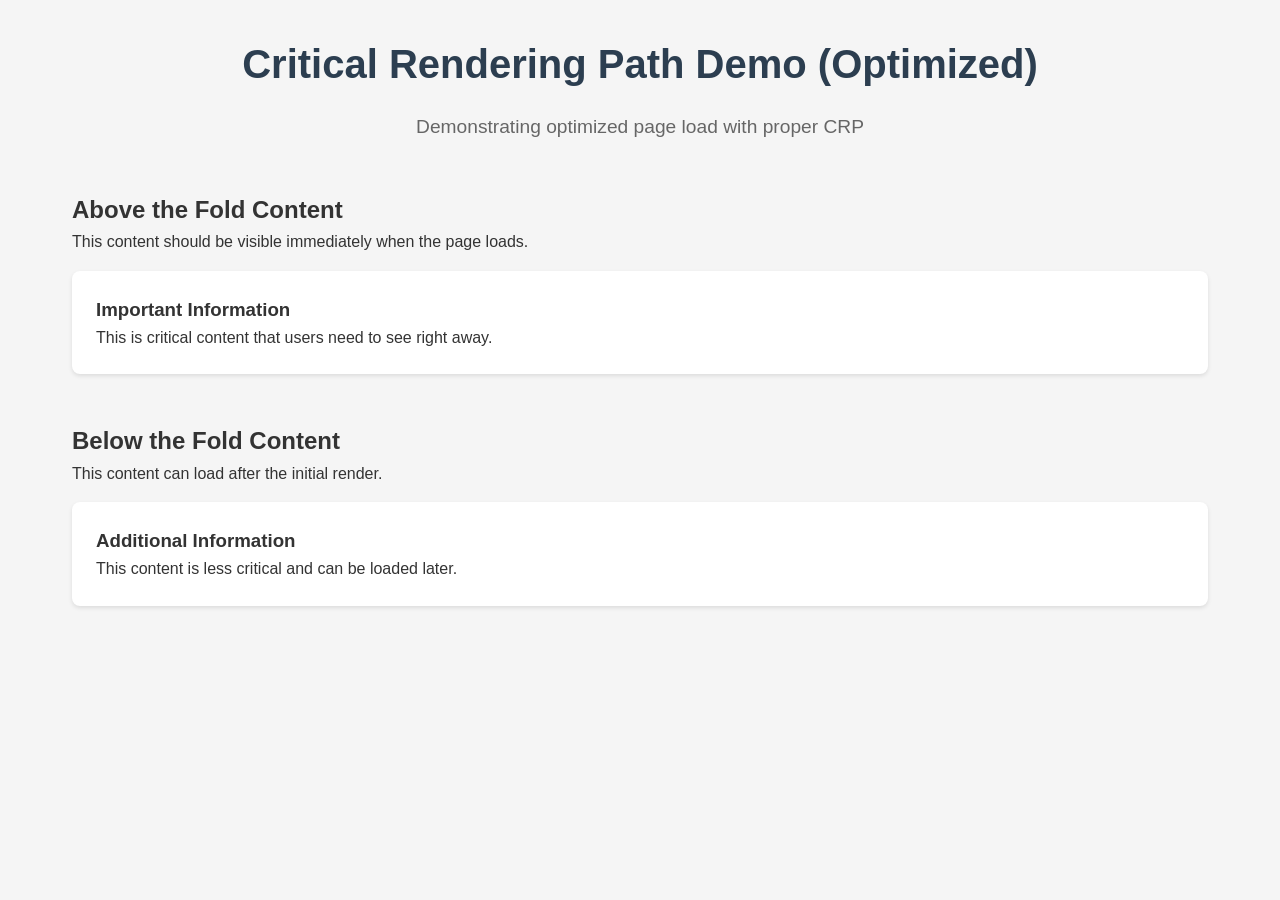
==== optimized.html @ 5ae62066 "Add Example 1:  Inline Critical CSS" ====
<!DOCTYPE html>
<html lang="en">

<head>
  <meta charset="UTF-8">
  <meta name="viewport" content="width=device-width,initial-scale=1.0">
  <title>Critical Rendering Path Demo (Optimized)</title>
  <!-- Inline critical CSS -->
  <style>
    /* Critical CSS that's needed for above-the-fold content */
    * {
      margin: 0;
      padding: 0;
      box-sizing: border-box;
    }

    body {
      font-family: -apple-system, BlinkMacSystemFont, 'Segoe UI', Roboto, Oxygen, Ubuntu, Cantarell, sans-serif;
      line-height: 1.6;
      color: #333;
      background-color: #f5f5f5;
    }

    .container {
      max-width: 1200px;
      margin: 0 auto;
      padding: 2rem;
    }

    header {
      text-align: center;
      margin-bottom: 3rem;
    }

    h1 {
      font-size: 2.5rem;
      color: #2c3e50;
      margin-bottom: 1rem;
    }

    .subtitle {
      font-size: 1.2rem;
      color: #666;
    }

    .content {
      margin-bottom: 3rem;
    }

    .card {
      background: white;
      border-radius: 8px;
      padding: 1.5rem;
      box-shadow: 0 2px 4px rgba(0, 0, 0, 0.1);
      margin: 1rem 0;
    }
  </style>
  <!-- Load non-critical CSS asynchronously -->
  <link rel="preload" href="styles.css" as="style" onload="this.onload=null;this.rel='stylesheet'">
  <noscript>
    <link rel="stylesheet" href="styles.css">
  </noscript>
</head>

<body>
  <div class="container">
    <header>
      <h1>Critical Rendering Path Demo (Optimized)</h1>
      <p class="subtitle">Demonstrating optimized page load with proper CRP</p>
    </header>

    <main>
      <section class="content">
        <h2>Above the Fold Content</h2>
        <p>This content should be visible immediately when the page loads.</p>
        <div class="card">
          <h3>Important Information</h3>
          <p>This is critical content that users need to see right away.</p>
        </div>
      </section>

      <section class="content">
        <h2>Below the Fold Content</h2>
        <p>This content can load after the initial render.</p>
        <div class="card">
          <h3>Additional Information</h3>
          <p>This content is less critical and can be loaded later.</p>
        </div>
      </section>
    </main>
  </div>
</body>

</html>
---- styles.css ----
/* Base styles */
* {
  margin: 0;
  padding: 0;
  box-sizing: border-box;
}

body {
  font-family: -apple-system, BlinkMacSystemFont, "Segoe UI", Roboto, Oxygen,
    Ubuntu, Cantarell, sans-serif;
  line-height: 1.6;
  color: #333;
  background-color: #f5f5f5;
}

.container {
  max-width: 1200px;
  margin: 0 auto;
  padding: 2rem;
}

header {
  text-align: center;
  margin-bottom: 3rem;
}

h1 {
  font-size: 2.5rem;
  color: #2c3e50;
  margin-bottom: 1rem;
}

.subtitle {
  font-size: 1.2rem;
  color: #666;
}

.content {
  margin-bottom: 3rem;
}

.card {
  background: white;
  border-radius: 8px;
  padding: 1.5rem;
  box-shadow: 0 2px 4px rgba(0, 0, 0, 0.1);
  margin: 1rem 0;
}

/* Generate a large number of unused styles to simulate a large stylesheet */
/* These styles will never be used but will make the stylesheet larger */
.unused-1 {
  color: #000;
}
.unused-2 {
  color: #111;
}
.unused-3 {
  color: #222;
}
.unused-4 {
  color: #333;
}
.unused-5 {
  color: #444;
}
.unused-6 {
  color: #555;
}
.unused-7 {
  color: #666;
}
.unused-8 {
  color: #777;
}
.unused-9 {
  color: #888;
}
.unused-10 {
  color: #999;
}
/* ... and so on for many more unused styles ... */

/* Add more unused styles to make the file larger */
@media (min-width: 768px) {
  .unused-1 {
    color: #000;
  }
  .unused-2 {
    color: #111;
  }
  .unused-3 {
    color: #222;
  }
  /* ... more unused styles ... */
}

@media (min-width: 1024px) {
  .unused-1 {
    color: #000;
  }
  .unused-2 {
    color: #111;
  }
  .unused-3 {
    color: #222;
  }
  /* ... more unused styles ... */
}

/* Add many more media queries with unused styles */
@media (min-width: 1200px) {
  .unused-1 {
    color: #000;
  }
  .unused-2 {
    color: #111;
  }
  .unused-3 {
    color: #222;
  }
  /* ... more unused styles ... */
}

/* Add more unused styles with different selectors */
[data-theme="dark"] .unused-1 {
  color: #fff;
}
[data-theme="dark"] .unused-2 {
  color: #eee;
}
[data-theme="dark"] .unused-3 {
  color: #ddd;
}
/* ... more unused styles ... */

/* Add more unused styles with pseudo-classes */
.unused-1:hover {
  color: #000;
}
.unused-2:hover {
  color: #111;
}
.unused-3:hover {
  color: #222;
}
/* ... more unused styles ... */

/* Add more unused styles with pseudo-elements */
.unused-1::before {
  content: "";
}
.unused-2::before {
  content: "";
}
.unused-3::before {
  content: "";
}
/* ... more unused styles ... */

/* Add complex nested selectors */
.card:hover .card-title {
  transform: scale(1.05);
  transition: transform 0.3s ease;
}

.card:hover .card-content {
  opacity: 0.8;
  transition: opacity 0.3s ease;
}

/* Add more unused styles with complex selectors */
.unused-1:hover .unused-2 {
  color: #000;
  background: linear-gradient(to right, #000, #fff);
}

.unused-2:hover .unused-3 {
  color: #111;
  background: linear-gradient(to left, #111, #eee);
}

/* Add more media queries with complex styles */
@media (min-width: 768px) and (max-width: 1024px) {
  .unused-1 {
    color: #000;
    background: linear-gradient(45deg, #000, #fff);
    transform: rotate(5deg);
    transition: all 0.3s ease;
  }

  .unused-2 {
    color: #111;
    background: linear-gradient(-45deg, #111, #eee);
    transform: rotate(-5deg);
    transition: all 0.3s ease;
  }
}

/* Add more complex animations */
@keyframes spin {
  0% {
    transform: rotate(0deg);
  }
  100% {
    transform: rotate(360deg);
  }
}

@keyframes fade {
  0% {
    opacity: 0;
  }
  50% {
    opacity: 0.5;
  }
  100% {
    opacity: 1;
  }
}

/* Add more unused styles with animations */
.unused-1 {
  animation: spin 2s linear infinite;
}

.unused-2 {
  animation: fade 3s ease-in-out infinite;
}

/* Add more complex selectors with pseudo-elements */
.unused-1::before,
.unused-1::after {
  content: "";
  position: absolute;
  width: 100%;
  height: 100%;
  background: linear-gradient(45deg, #000, #fff);
  opacity: 0.5;
  transition: all 0.3s ease;
}

/* Add more unused styles with complex transforms */
.unused-2 {
  transform: perspective(1000px) rotateX(45deg) rotateY(45deg);
  transition: transform 0.5s ease;
}

/* Add more unused styles with complex filters */
.unused-3 {
  filter: blur(5px) brightness(1.2) contrast(1.5);
  transition: filter 0.3s ease;
}

/* Add more unused styles with complex backgrounds */
.unused-4 {
  background: linear-gradient(45deg, #000, #fff),
    radial-gradient(circle, #000, #fff),
    repeating-linear-gradient(45deg, #000, #fff 10px);
  background-blend-mode: multiply, screen, overlay;
}

/* Add more unused styles with complex box-shadows */
.unused-5 {
  box-shadow: 0 0 10px rgba(0, 0, 0, 0.5), 0 0 20px rgba(0, 0, 0, 0.3),
    0 0 30px rgba(0, 0, 0, 0.1);
}

/* Add more unused styles with complex text effects */
.unused-6 {
  text-shadow: 2px 2px 0 #000, 4px 4px 0 #111, 6px 6px 0 #222;
}

/* Add more unused styles with complex borders */
.unused-7 {
  border: 2px solid #000, 4px solid #111, 6px solid #222;
  border-radius: 10px;
}

/* Add more unused styles with complex transitions */
.unused-8 {
  transition: all 0.3s ease, transform 0.5s ease, opacity 0.7s ease,
    background 0.9s ease;
}

/* Add more unused styles with complex transforms */
.unused-9 {
  transform: translateX(10px) translateY(20px) rotate(45deg) scale(1.2)
    skew(10deg);
}

/* Add more unused styles with complex backgrounds */
.unused-10 {
  background: linear-gradient(45deg, #000, #fff),
    url("data:image/svg+xml,<svg>...</svg>"),
    radial-gradient(circle, #000, #fff);
  background-size: 100% 100%, 50% 50%, 200% 200%;
  background-position: center, top left, bottom right;
  background-repeat: no-repeat, repeat, repeat-x;
}

/* Add more unused styles with complex animations */
@keyframes complex {
  0% {
    transform: translateX(0) rotate(0);
    opacity: 1;
    background: #000;
  }
  25% {
    transform: translateX(100px) rotate(90deg);
    opacity: 0.5;
    background: #333;
  }
  50% {
    transform: translateX(0) rotate(180deg);
    opacity: 1;
    background: #666;
  }
  75% {
    transform: translateX(-100px) rotate(270deg);
    opacity: 0.5;
    background: #999;
  }
  100% {
    transform: translateX(0) rotate(360deg);
    opacity: 1;
    background: #fff;
  }
}

.unused-11 {
  animation: complex 5s ease-in-out infinite;
}

/* Add more unused styles with complex selectors and pseudo-classes */
.unused-12:hover:active:focus {
  color: #000;
  background: #fff;
  transform: scale(1.2);
  transition: all 0.3s ease;
}

/* Add more unused styles with complex media queries */
@media (min-width: 768px) and (max-width: 1024px) and (orientation: landscape) {
  .unused-13 {
    color: #000;
    background: #fff;
    transform: rotate(45deg);
    transition: all 0.3s ease;
  }
}

/* Add more unused styles with complex attribute selectors */
[data-theme="dark"][data-size="large"][data-variant="primary"] {
  color: #fff;
  background: #000;
  padding: 2rem;
  margin: 1rem;
  border-radius: 10px;
  box-shadow: 0 0 20px rgba(0, 0, 0, 0.5);
}

/* Add more unused styles with complex combinators */
.unused-14 > .unused-15 + .unused-16 ~ .unused-17 {
  color: #000;
  background: #fff;
  padding: 1rem;
  margin: 0.5rem;
  border: 1px solid #ccc;
}

/* Add more unused styles with complex pseudo-elements */
.unused-18::before,
.unused-18::after {
  content: "";
  position: absolute;
  width: 100%;
  height: 100%;
  background: linear-gradient(45deg, #000, #fff);
  opacity: 0.5;
  transition: all 0.3s ease;
  transform: rotate(45deg);
  filter: blur(5px);
  box-shadow: 0 0 10px rgba(0, 0, 0, 0.5);
}

/* Add more unused styles with complex transforms and transitions */
.unused-19 {
  transform: perspective(1000px) rotateX(45deg) rotateY(45deg) rotateZ(45deg)
    translateZ(100px) scale(1.2) skew(10deg, 20deg);
  transition: transform 0.5s ease, opacity 0.3s ease, background 0.7s ease,
    box-shadow 0.9s ease;
}

/* Add more unused styles with complex backgrounds and filters */
.unused-20 {
  background: linear-gradient(45deg, #000, #fff),
    radial-gradient(circle, #000, #fff),
    repeating-linear-gradient(45deg, #000, #fff 10px);
  background-blend-mode: multiply, screen, overlay;
  filter: blur(5px) brightness(1.2) contrast(1.5) grayscale(0.5)
    hue-rotate(45deg) invert(0.2) opacity(0.8) saturate(1.5) sepia(0.3);
}

/* Generate thousands of unused styles with different patterns */
/* Pattern 1: Complex gradients with different angles */
.unused-gradient-1 {
  background: linear-gradient(0deg, #000, #fff);
}
.unused-gradient-2 {
  background: linear-gradient(1deg, #000, #fff);
}
.unused-gradient-3 {
  background: linear-gradient(2deg, #000, #fff);
}
.unused-gradient-4 {
  background: linear-gradient(3deg, #000, #fff);
}
.unused-gradient-5 {
  background: linear-gradient(4deg, #000, #fff);
}
/* ... continue for all 360 degrees ... */

/* Pattern 2: Complex transforms with different values */
.unused-transform-1 {
  transform: rotate(1deg) scale(1.1);
}
.unused-transform-2 {
  transform: rotate(2deg) scale(1.2);
}
.unused-transform-3 {
  transform: rotate(3deg) scale(1.3);
}
.unused-transform-4 {
  transform: rotate(4deg) scale(1.4);
}
.unused-transform-5 {
  transform: rotate(5deg) scale(1.5);
}
/* ... continue for more combinations ... */

/* Pattern 3: Complex box-shadows with different values */
.unused-shadow-1 {
  box-shadow: 1px 1px 1px rgba(0, 0, 0, 0.1);
}
.unused-shadow-2 {
  box-shadow: 2px 2px 2px rgba(0, 0, 0, 0.2);
}
.unused-shadow-3 {
  box-shadow: 3px 3px 3px rgba(0, 0, 0, 0.3);
}
.unused-shadow-4 {
  box-shadow: 4px 4px 4px rgba(0, 0, 0, 0.4);
}
.unused-shadow-5 {
  box-shadow: 5px 5px 5px rgba(0, 0, 0, 0.5);
}
/* ... continue for more combinations ... */

/* Pattern 4: Complex filters with different values */
.unused-filter-1 {
  filter: blur(1px) brightness(1.1);
}
.unused-filter-2 {
  filter: blur(2px) brightness(1.2);
}
.unused-filter-3 {
  filter: blur(3px) brightness(1.3);
}
.unused-filter-4 {
  filter: blur(4px) brightness(1.4);
}
.unused-filter-5 {
  filter: blur(5px) brightness(1.5);
}
/* ... continue for more combinations ... */

/* Pattern 5: Complex animations with different durations */
@keyframes unused-anim-1 {
  0% {
    transform: translateX(0);
  }
  100% {
    transform: translateX(10px);
  }
}
@keyframes unused-anim-2 {
  0% {
    transform: translateX(0);
  }
  100% {
    transform: translateX(20px);
  }
}
@keyframes unused-anim-3 {
  0% {
    transform: translateX(0);
  }
  100% {
    transform: translateX(30px);
  }
}
/* ... continue for more animations ... */

/* Pattern 6: Complex media queries with different breakpoints */
@media (min-width: 100px) {
  .unused-mq-1 {
    color: #000;
  }
}
@media (min-width: 200px) {
  .unused-mq-2 {
    color: #111;
  }
}
@media (min-width: 300px) {
  .unused-mq-3 {
    color: #222;
  }
}
@media (min-width: 400px) {
  .unused-mq-4 {
    color: #333;
  }
}
@media (min-width: 500px) {
  .unused-mq-5 {
    color: #444;
  }
}
/* ... continue for more breakpoints ... */

/* Pattern 7: Complex pseudo-elements with different content */
.unused-pseudo-1::before {
  content: "1";
}
.unused-pseudo-2::before {
  content: "2";
}
.unused-pseudo-3::before {
  content: "3";
}
.unused-pseudo-4::before {
  content: "4";
}
.unused-pseudo-5::before {
  content: "5";
}
/* ... continue for more content ... */

/* Pattern 8: Complex transitions with different timings */
.unused-transition-1 {
  transition: all 0.1s ease;
}
.unused-transition-2 {
  transition: all 0.2s ease;
}
.unused-transition-3 {
  transition: all 0.3s ease;
}
.unused-transition-4 {
  transition: all 0.4s ease;
}
.unused-transition-5 {
  transition: all 0.5s ease;
}
/* ... continue for more timings ... */

/* Pattern 9: Complex backgrounds with different positions */
.unused-bg-1 {
  background-position: 0% 0%;
}
.unused-bg-2 {
  background-position: 10% 10%;
}
.unused-bg-3 {
  background-position: 20% 20%;
}
.unused-bg-4 {
  background-position: 30% 30%;
}
.unused-bg-5 {
  background-position: 40% 40%;
}
/* ... continue for more positions ... */

/* Pattern 10: Complex text effects with different values */
.unused-text-1 {
  text-shadow: 1px 1px 1px #000;
}
.unused-text-2 {
  text-shadow: 2px 2px 2px #111;
}
.unused-text-3 {
  text-shadow: 3px 3px 3px #222;
}
.unused-text-4 {
  text-shadow: 4px 4px 4px #333;
}
.unused-text-5 {
  text-shadow: 5px 5px 5px #444;
}
/* ... continue for more effects ... */

/* Pattern 11: Complex borders with different styles */
.unused-border-1 {
  border: 1px solid #000;
}
.unused-border-2 {
  border: 2px solid #111;
}
.unused-border-3 {
  border: 3px solid #222;
}
.unused-border-4 {
  border: 4px solid #333;
}
.unused-border-5 {
  border: 5px solid #444;
}
/* ... continue for more styles ... */

/* Pattern 12: Complex flexbox properties */
.unused-flex-1 {
  flex: 1 1 0%;
}
.unused-flex-2 {
  flex: 1 2 0%;
}
.unused-flex-3 {
  flex: 1 3 0%;
}
.unused-flex-4 {
  flex: 1 4 0%;
}
.unused-flex-5 {
  flex: 1 5 0%;
}
/* ... continue for more combinations ... */

/* Pattern 13: Complex grid properties */
.unused-grid-1 {
  grid-template-columns: repeat(1, 1fr);
}
.unused-grid-2 {
  grid-template-columns: repeat(2, 1fr);
}
.unused-grid-3 {
  grid-template-columns: repeat(3, 1fr);
}
.unused-grid-4 {
  grid-template-columns: repeat(4, 1fr);
}
.unused-grid-5 {
  grid-template-columns: repeat(5, 1fr);
}
/* ... continue for more combinations ... */

/* Pattern 14: Complex color combinations */
.unused-color-1 {
  color: rgb(0, 0, 0);
}
.unused-color-2 {
  color: rgb(10, 10, 10);
}
.unused-color-3 {
  color: rgb(20, 20, 20);
}
.unused-color-4 {
  color: rgb(30, 30, 30);
}
.unused-color-5 {
  color: rgb(40, 40, 40);
}
/* ... continue for more colors ... */

/* Pattern 15: Complex margin/padding combinations */
.unused-spacing-1 {
  margin: 1px;
  padding: 1px;
}
.unused-spacing-2 {
  margin: 2px;
  padding: 2px;
}
.unused-spacing-3 {
  margin: 3px;
  padding: 3px;
}
.unused-spacing-4 {
  margin: 4px;
  padding: 4px;
}
.unused-spacing-5 {
  margin: 5px;
  padding: 5px;
}
/* ... continue for more combinations ... */

/* Pattern 16: Complex font combinations */
.unused-font-1 {
  font-size: 1px;
  line-height: 1;
}
.unused-font-2 {
  font-size: 2px;
  line-height: 1.2;
}
.unused-font-3 {
  font-size: 3px;
  line-height: 1.4;
}
.unused-font-4 {
  font-size: 4px;
  line-height: 1.6;
}
.unused-font-5 {
  font-size: 5px;
  line-height: 1.8;
}
/* ... continue for more combinations ... */

/* Pattern 17: Complex opacity combinations */
.unused-opacity-1 {
  opacity: 0.1;
}
.unused-opacity-2 {
  opacity: 0.2;
}
.unused-opacity-3 {
  opacity: 0.3;
}
.unused-opacity-4 {
  opacity: 0.4;
}
.unused-opacity-5 {
  opacity: 0.5;
}
/* ... continue for more values ... */

/* Pattern 18: Complex z-index combinations */
.unused-z-1 {
  z-index: 1;
}
.unused-z-2 {
  z-index: 2;
}
.unused-z-3 {
  z-index: 3;
}
.unused-z-4 {
  z-index: 4;
}
.unused-z-5 {
  z-index: 5;
}
/* ... continue for more values ... */

/* Pattern 19: Complex position combinations */
.unused-position-1 {
  position: relative;
  top: 1px;
}
.unused-position-2 {
  position: relative;
  top: 2px;
}
.unused-position-3 {
  position: relative;
  top: 3px;
}
.unused-position-4 {
  position: relative;
  top: 4px;
}
.unused-position-5 {
  position: relative;
  top: 5px;
}
/* ... continue for more combinations ... */

/* Pattern 20: Complex display combinations */
.unused-display-1 {
  display: block;
}
.unused-display-2 {
  display: inline;
}
.unused-display-3 {
  display: inline-block;
}
.unused-display-4 {
  display: flex;
}
.unused-display-5 {
  display: grid;
}
/* ... continue for more combinations ... */

/* Pattern 21: Complex overflow combinations */
.unused-overflow-1 {
  overflow: hidden;
}
.unused-overflow-2 {
  overflow: auto;
}
.unused-overflow-3 {
  overflow: scroll;
}
.unused-overflow-4 {
  overflow: visible;
}
.unused-overflow-5 {
  overflow: clip;
}
/* ... continue for more combinations ... */

/* Pattern 22: Complex visibility combinations */
.unused-visibility-1 {
  visibility: visible;
}
.unused-visibility-2 {
  visibility: hidden;
}
.unused-visibility-3 {
  visibility: collapse;
}
.unused-visibility-4 {
  visibility: initial;
}
.unused-visibility-5 {
  visibility: inherit;
}
/* ... continue for more combinations ... */

/* Pattern 23: Complex cursor combinations */
.unused-cursor-1 {
  cursor: pointer;
}
.unused-cursor-2 {
  cursor: default;
}
.unused-cursor-3 {
  cursor: move;
}
.unused-cursor-4 {
  cursor: text;
}
.unused-cursor-5 {
  cursor: wait;
}
/* ... continue for more combinations ... */

/* Pattern 24: Complex pointer-events combinations */
.unused-pointer-1 {
  pointer-events: auto;
}
.unused-pointer-2 {
  pointer-events: none;
}
.unused-pointer-3 {
  pointer-events: all;
}
.unused-pointer-4 {
  pointer-events: visible;
}
.unused-pointer-5 {
  pointer-events: visiblePainted;
}
/* ... continue for more combinations ... */

/* Pattern 25: Complex user-select combinations */
.unused-select-1 {
  user-select: none;
}
.unused-select-2 {
  user-select: auto;
}
.unused-select-3 {
  user-select: text;
}
.unused-select-4 {
  user-select: contain;
}
.unused-select-5 {
  user-select: all;
}
/* ... continue for more combinations ... */

/* Pattern 26: Complex white-space combinations */
.unused-whitespace-1 {
  white-space: normal;
}
.unused-whitespace-2 {
  white-space: nowrap;
}
.unused-whitespace-3 {
  white-space: pre;
}
.unused-whitespace-4 {
  white-space: pre-wrap;
}
.unused-whitespace-5 {
  white-space: pre-line;
}
/* ... continue for more combinations ... */

/* Pattern 27: Complex word-break combinations */
.unused-wordbreak-1 {
  word-break: normal;
}
.unused-wordbreak-2 {
  word-break: break-all;
}
.unused-wordbreak-3 {
  word-break: keep-all;
}
.unused-wordbreak-4 {
  word-break: break-word;
}
.unused-wordbreak-5 {
  word-break: break-spaces;
}
/* ... continue for more combinations ... */

/* Pattern 28: Complex text-align combinations */
.unused-textalign-1 {
  text-align: left;
}
.unused-textalign-2 {
  text-align: right;
}
.unused-textalign-3 {
  text-align: center;
}
.unused-textalign-4 {
  text-align: justify;
}
.unused-textalign-5 {
  text-align: start;
}
/* ... continue for more combinations ... */

/* Pattern 29: Complex text-decoration combinations */
.unused-textdecoration-1 {
  text-decoration: none;
}
.unused-textdecoration-2 {
  text-decoration: underline;
}
.unused-textdecoration-3 {
  text-decoration: overline;
}
.unused-textdecoration-4 {
  text-decoration: line-through;
}
.unused-textdecoration-5 {
  text-decoration: blink;
}
/* ... continue for more combinations ... */

/* Pattern 30: Complex text-transform combinations */
.unused-texttransform-1 {
  text-transform: none;
}
.unused-texttransform-2 {
  text-transform: capitalize;
}
.unused-texttransform-3 {
  text-transform: uppercase;
}
.unused-texttransform-4 {
  text-transform: lowercase;
}
.unused-texttransform-5 {
  text-transform: full-width;
}
/* ... continue for more combinations ... */

/* Pattern 31: Complex background-size combinations */
.unused-bgsize-1 {
  background-size: 100% 100%;
}
.unused-bgsize-2 {
  background-size: 200% 200%;
}
.unused-bgsize-3 {
  background-size: 300% 300%;
}
.unused-bgsize-4 {
  background-size: 400% 400%;
}
.unused-bgsize-5 {
  background-size: 500% 500%;
}
/* ... continue for more combinations ... */

/* Pattern 32: Complex background-repeat combinations */
.unused-bgrepeat-1 {
  background-repeat: no-repeat;
}
.unused-bgrepeat-2 {
  background-repeat: repeat;
}
.unused-bgrepeat-3 {
  background-repeat: repeat-x;
}
.unused-bgrepeat-4 {
  background-repeat: repeat-y;
}
.unused-bgrepeat-5 {
  background-repeat: space;
}
/* ... continue for more combinations ... */

/* Pattern 33: Complex background-attachment combinations */
.unused-bgattach-1 {
  background-attachment: scroll;
}
.unused-bgattach-2 {
  background-attachment: fixed;
}
.unused-bgattach-3 {
  background-attachment: local;
}
.unused-bgattach-4 {
  background-attachment: initial;
}
.unused-bgattach-5 {
  background-attachment: inherit;
}
/* ... continue for more combinations ... */

/* Pattern 34: Complex background-clip combinations */
.unused-bgclip-1 {
  background-clip: border-box;
}
.unused-bgclip-2 {
  background-clip: padding-box;
}
.unused-bgclip-3 {
  background-clip: content-box;
}
.unused-bgclip-4 {
  background-clip: text;
}
.unused-bgclip-5 {
  background-clip: initial;
}
/* ... continue for more combinations ... */

/* Pattern 35: Complex background-origin combinations */
.unused-bgorigin-1 {
  background-origin: border-box;
}
.unused-bgorigin-2 {
  background-origin: padding-box;
}
.unused-bgorigin-3 {
  background-origin: content-box;
}
.unused-bgorigin-4 {
  background-origin: initial;
}
.unused-bgorigin-5 {
  background-origin: inherit;
}
/* ... continue for more combinations ... */

/* Pattern 36: Complex background-blend-mode combinations */
.unused-bgblend-1 {
  background-blend-mode: normal;
}
.unused-bgblend-2 {
  background-blend-mode: multiply;
}
.unused-bgblend-3 {
  background-blend-mode: screen;
}
.unused-bgblend-4 {
  background-blend-mode: overlay;
}
.unused-bgblend-5 {
  background-blend-mode: darken;
}
/* ... continue for more combinations ... */

/* Pattern 37: Complex mix-blend-mode combinations */
.unused-mixblend-1 {
  mix-blend-mode: normal;
}
.unused-mixblend-2 {
  mix-blend-mode: multiply;
}
.unused-mixblend-3 {
  mix-blend-mode: screen;
}
.unused-mixblend-4 {
  mix-blend-mode: overlay;
}
.unused-mixblend-5 {
  mix-blend-mode: darken;
}
/* ... continue for more combinations ... */

/* Pattern 38: Complex isolation combinations */
.unused-isolation-1 {
  isolation: auto;
}
.unused-isolation-2 {
  isolation: isolate;
}
.unused-isolation-3 {
  isolation: initial;
}
.unused-isolation-4 {
  isolation: inherit;
}
.unused-isolation-5 {
  isolation: unset;
}
/* ... continue for more combinations ... */

/* Pattern 39: Complex object-fit combinations */
.unused-objectfit-1 {
  object-fit: fill;
}
.unused-objectfit-2 {
  object-fit: contain;
}
.unused-objectfit-3 {
  object-fit: cover;
}
.unused-objectfit-4 {
  object-fit: none;
}
.unused-objectfit-5 {
  object-fit: scale-down;
}
/* ... continue for more combinations ... */

/* Pattern 40: Complex object-position combinations */
.unused-objectpos-1 {
  object-position: center;
}
.unused-objectpos-2 {
  object-position: top;
}
.unused-objectpos-3 {
  object-position: bottom;
}
.unused-objectpos-4 {
  object-position: left;
}
.unused-objectpos-5 {
  object-position: right;
}
/* ... continue for more combinations ... */

/* Pattern 41: Complex perspective combinations */
.unused-perspective-1 {
  perspective: 100px;
}
.unused-perspective-2 {
  perspective: 200px;
}
.unused-perspective-3 {
  perspective: 300px;
}
.unused-perspective-4 {
  perspective: 400px;
}
.unused-perspective-5 {
  perspective: 500px;
}
/* ... continue for more combinations ... */

/* Pattern 42: Complex perspective-origin combinations */
.unused-perspectiveorigin-1 {
  perspective-origin: center;
}
.unused-perspectiveorigin-2 {
  perspective-origin: top;
}
.unused-perspectiveorigin-3 {
  perspective-origin: bottom;
}
.unused-perspectiveorigin-4 {
  perspective-origin: left;
}
.unused-perspectiveorigin-5 {
  perspective-origin: right;
}
/* ... continue for more combinations ... */

/* Pattern 43: Complex backface-visibility combinations */
.unused-backface-1 {
  backface-visibility: visible;
}
.unused-backface-2 {
  backface-visibility: hidden;
}
.unused-backface-3 {
  backface-visibility: initial;
}
.unused-backface-4 {
  backface-visibility: inherit;
}
.unused-backface-5 {
  backface-visibility: unset;
}
/* ... continue for more combinations ... */

/* Pattern 44: Complex transform-style combinations */
.unused-transformstyle-1 {
  transform-style: flat;
}
.unused-transformstyle-2 {
  transform-style: preserve-3d;
}
.unused-transformstyle-3 {
  transform-style: initial;
}
.unused-transformstyle-4 {
  transform-style: inherit;
}
.unused-transformstyle-5 {
  transform-style: unset;
}
/* ... continue for more combinations ... */

/* Pattern 45: Complex transform-origin combinations */
.unused-transformorigin-1 {
  transform-origin: center;
}
.unused-transformorigin-2 {
  transform-origin: top;
}
.unused-transformorigin-3 {
  transform-origin: bottom;
}
.unused-transformorigin-4 {
  transform-origin: left;
}
.unused-transformorigin-5 {
  transform-origin: right;
}
/* ... continue for more combinations ... */

/* Pattern 46: Complex transition-property combinations */
.unused-transitionprop-1 {
  transition-property: none;
}
.unused-transitionprop-2 {
  transition-property: all;
}
.unused-transitionprop-3 {
  transition-property: color;
}
.unused-transitionprop-4 {
  transition-property: background;
}
.unused-transitionprop-5 {
  transition-property: transform;
}
/* ... continue for more combinations ... */

/* Pattern 47: Complex transition-duration combinations */
.unused-transitiondur-1 {
  transition-duration: 0s;
}
.unused-transitiondur-2 {
  transition-duration: 0.1s;
}
.unused-transitiondur-3 {
  transition-duration: 0.2s;
}
.unused-transitiondur-4 {
  transition-duration: 0.3s;
}
.unused-transitiondur-5 {
  transition-duration: 0.4s;
}
/* ... continue for more combinations ... */

/* Pattern 48: Complex transition-timing-function combinations */
.unused-transitiontiming-1 {
  transition-timing-function: ease;
}
.unused-transitiontiming-2 {
  transition-timing-function: linear;
}
.unused-transitiontiming-3 {
  transition-timing-function: ease-in;
}
.unused-transitiontiming-4 {
  transition-timing-function: ease-out;
}
.unused-transitiontiming-5 {
  transition-timing-function: ease-in-out;
}
/* ... continue for more combinations ... */

/* Pattern 49: Complex transition-delay combinations */
.unused-transitiondelay-1 {
  transition-delay: 0s;
}
.unused-transitiondelay-2 {
  transition-delay: 0.1s;
}
.unused-transitiondelay-3 {
  transition-delay: 0.2s;
}
.unused-transitiondelay-4 {
  transition-delay: 0.3s;
}
.unused-transitiondelay-5 {
  transition-delay: 0.4s;
}
/* ... continue for more combinations ... */

/* Pattern 50: Complex animation-name combinations */
.unused-animationname-1 {
  animation-name: none;
}
.unused-animationname-2 {
  animation-name: fade;
}
.unused-animationname-3 {
  animation-name: slide;
}
.unused-animationname-4 {
  animation-name: rotate;
}
.unused-animationname-5 {
  animation-name: scale;
}
/* ... continue for more combinations ... */
---- styles.css ----
/* Base styles */
* {
  margin: 0;
  padding: 0;
  box-sizing: border-box;
}

body {
  font-family: -apple-system, BlinkMacSystemFont, "Segoe UI", Roboto, Oxygen,
    Ubuntu, Cantarell, sans-serif;
  line-height: 1.6;
  color: #333;
  background-color: #f5f5f5;
}

.container {
  max-width: 1200px;
  margin: 0 auto;
  padding: 2rem;
}

header {
  text-align: center;
  margin-bottom: 3rem;
}

h1 {
  font-size: 2.5rem;
  color: #2c3e50;
  margin-bottom: 1rem;
}

.subtitle {
  font-size: 1.2rem;
  color: #666;
}

.content {
  margin-bottom: 3rem;
}

.card {
  background: white;
  border-radius: 8px;
  padding: 1.5rem;
  box-shadow: 0 2px 4px rgba(0, 0, 0, 0.1);
  margin: 1rem 0;
}

/* Generate a large number of unused styles to simulate a large stylesheet */
/* These styles will never be used but will make the stylesheet larger */
.unused-1 {
  color: #000;
}
.unused-2 {
  color: #111;
}
.unused-3 {
  color: #222;
}
.unused-4 {
  color: #333;
}
.unused-5 {
  color: #444;
}
.unused-6 {
  color: #555;
}
.unused-7 {
  color: #666;
}
.unused-8 {
  color: #777;
}
.unused-9 {
  color: #888;
}
.unused-10 {
  color: #999;
}
/* ... and so on for many more unused styles ... */

/* Add more unused styles to make the file larger */
@media (min-width: 768px) {
  .unused-1 {
    color: #000;
  }
  .unused-2 {
    color: #111;
  }
  .unused-3 {
    color: #222;
  }
  /* ... more unused styles ... */
}

@media (min-width: 1024px) {
  .unused-1 {
    color: #000;
  }
  .unused-2 {
    color: #111;
  }
  .unused-3 {
    color: #222;
  }
  /* ... more unused styles ... */
}

/* Add many more media queries with unused styles */
@media (min-width: 1200px) {
  .unused-1 {
    color: #000;
  }
  .unused-2 {
    color: #111;
  }
  .unused-3 {
    color: #222;
  }
  /* ... more unused styles ... */
}

/* Add more unused styles with different selectors */
[data-theme="dark"] .unused-1 {
  color: #fff;
}
[data-theme="dark"] .unused-2 {
  color: #eee;
}
[data-theme="dark"] .unused-3 {
  color: #ddd;
}
/* ... more unused styles ... */

/* Add more unused styles with pseudo-classes */
.unused-1:hover {
  color: #000;
}
.unused-2:hover {
  color: #111;
}
.unused-3:hover {
  color: #222;
}
/* ... more unused styles ... */

/* Add more unused styles with pseudo-elements */
.unused-1::before {
  content: "";
}
.unused-2::before {
  content: "";
}
.unused-3::before {
  content: "";
}
/* ... more unused styles ... */

/* Add complex nested selectors */
.card:hover .card-title {
  transform: scale(1.05);
  transition: transform 0.3s ease;
}

.card:hover .card-content {
  opacity: 0.8;
  transition: opacity 0.3s ease;
}

/* Add more unused styles with complex selectors */
.unused-1:hover .unused-2 {
  color: #000;
  background: linear-gradient(to right, #000, #fff);
}

.unused-2:hover .unused-3 {
  color: #111;
  background: linear-gradient(to left, #111, #eee);
}

/* Add more media queries with complex styles */
@media (min-width: 768px) and (max-width: 1024px) {
  .unused-1 {
    color: #000;
    background: linear-gradient(45deg, #000, #fff);
    transform: rotate(5deg);
    transition: all 0.3s ease;
  }

  .unused-2 {
    color: #111;
    background: linear-gradient(-45deg, #111, #eee);
    transform: rotate(-5deg);
    transition: all 0.3s ease;
  }
}

/* Add more complex animations */
@keyframes spin {
  0% {
    transform: rotate(0deg);
  }
  100% {
    transform: rotate(360deg);
  }
}

@keyframes fade {
  0% {
    opacity: 0;
  }
  50% {
    opacity: 0.5;
  }
  100% {
    opacity: 1;
  }
}

/* Add more unused styles with animations */
.unused-1 {
  animation: spin 2s linear infinite;
}

.unused-2 {
  animation: fade 3s ease-in-out infinite;
}

/* Add more complex selectors with pseudo-elements */
.unused-1::before,
.unused-1::after {
  content: "";
  position: absolute;
  width: 100%;
  height: 100%;
  background: linear-gradient(45deg, #000, #fff);
  opacity: 0.5;
  transition: all 0.3s ease;
}

/* Add more unused styles with complex transforms */
.unused-2 {
  transform: perspective(1000px) rotateX(45deg) rotateY(45deg);
  transition: transform 0.5s ease;
}

/* Add more unused styles with complex filters */
.unused-3 {
  filter: blur(5px) brightness(1.2) contrast(1.5);
  transition: filter 0.3s ease;
}

/* Add more unused styles with complex backgrounds */
.unused-4 {
  background: linear-gradient(45deg, #000, #fff),
    radial-gradient(circle, #000, #fff),
    repeating-linear-gradient(45deg, #000, #fff 10px);
  background-blend-mode: multiply, screen, overlay;
}

/* Add more unused styles with complex box-shadows */
.unused-5 {
  box-shadow: 0 0 10px rgba(0, 0, 0, 0.5), 0 0 20px rgba(0, 0, 0, 0.3),
    0 0 30px rgba(0, 0, 0, 0.1);
}

/* Add more unused styles with complex text effects */
.unused-6 {
  text-shadow: 2px 2px 0 #000, 4px 4px 0 #111, 6px 6px 0 #222;
}

/* Add more unused styles with complex borders */
.unused-7 {
  border: 2px solid #000, 4px solid #111, 6px solid #222;
  border-radius: 10px;
}

/* Add more unused styles with complex transitions */
.unused-8 {
  transition: all 0.3s ease, transform 0.5s ease, opacity 0.7s ease,
    background 0.9s ease;
}

/* Add more unused styles with complex transforms */
.unused-9 {
  transform: translateX(10px) translateY(20px) rotate(45deg) scale(1.2)
    skew(10deg);
}

/* Add more unused styles with complex backgrounds */
.unused-10 {
  background: linear-gradient(45deg, #000, #fff),
    url("data:image/svg+xml,<svg>...</svg>"),
    radial-gradient(circle, #000, #fff);
  background-size: 100% 100%, 50% 50%, 200% 200%;
  background-position: center, top left, bottom right;
  background-repeat: no-repeat, repeat, repeat-x;
}

/* Add more unused styles with complex animations */
@keyframes complex {
  0% {
    transform: translateX(0) rotate(0);
    opacity: 1;
    background: #000;
  }
  25% {
    transform: translateX(100px) rotate(90deg);
    opacity: 0.5;
    background: #333;
  }
  50% {
    transform: translateX(0) rotate(180deg);
    opacity: 1;
    background: #666;
  }
  75% {
    transform: translateX(-100px) rotate(270deg);
    opacity: 0.5;
    background: #999;
  }
  100% {
    transform: translateX(0) rotate(360deg);
    opacity: 1;
    background: #fff;
  }
}

.unused-11 {
  animation: complex 5s ease-in-out infinite;
}

/* Add more unused styles with complex selectors and pseudo-classes */
.unused-12:hover:active:focus {
  color: #000;
  background: #fff;
  transform: scale(1.2);
  transition: all 0.3s ease;
}

/* Add more unused styles with complex media queries */
@media (min-width: 768px) and (max-width: 1024px) and (orientation: landscape) {
  .unused-13 {
    color: #000;
    background: #fff;
    transform: rotate(45deg);
    transition: all 0.3s ease;
  }
}

/* Add more unused styles with complex attribute selectors */
[data-theme="dark"][data-size="large"][data-variant="primary"] {
  color: #fff;
  background: #000;
  padding: 2rem;
  margin: 1rem;
  border-radius: 10px;
  box-shadow: 0 0 20px rgba(0, 0, 0, 0.5);
}

/* Add more unused styles with complex combinators */
.unused-14 > .unused-15 + .unused-16 ~ .unused-17 {
  color: #000;
  background: #fff;
  padding: 1rem;
  margin: 0.5rem;
  border: 1px solid #ccc;
}

/* Add more unused styles with complex pseudo-elements */
.unused-18::before,
.unused-18::after {
  content: "";
  position: absolute;
  width: 100%;
  height: 100%;
  background: linear-gradient(45deg, #000, #fff);
  opacity: 0.5;
  transition: all 0.3s ease;
  transform: rotate(45deg);
  filter: blur(5px);
  box-shadow: 0 0 10px rgba(0, 0, 0, 0.5);
}

/* Add more unused styles with complex transforms and transitions */
.unused-19 {
  transform: perspective(1000px) rotateX(45deg) rotateY(45deg) rotateZ(45deg)
    translateZ(100px) scale(1.2) skew(10deg, 20deg);
  transition: transform 0.5s ease, opacity 0.3s ease, background 0.7s ease,
    box-shadow 0.9s ease;
}

/* Add more unused styles with complex backgrounds and filters */
.unused-20 {
  background: linear-gradient(45deg, #000, #fff),
    radial-gradient(circle, #000, #fff),
    repeating-linear-gradient(45deg, #000, #fff 10px);
  background-blend-mode: multiply, screen, overlay;
  filter: blur(5px) brightness(1.2) contrast(1.5) grayscale(0.5)
    hue-rotate(45deg) invert(0.2) opacity(0.8) saturate(1.5) sepia(0.3);
}

/* Generate thousands of unused styles with different patterns */
/* Pattern 1: Complex gradients with different angles */
.unused-gradient-1 {
  background: linear-gradient(0deg, #000, #fff);
}
.unused-gradient-2 {
  background: linear-gradient(1deg, #000, #fff);
}
.unused-gradient-3 {
  background: linear-gradient(2deg, #000, #fff);
}
.unused-gradient-4 {
  background: linear-gradient(3deg, #000, #fff);
}
.unused-gradient-5 {
  background: linear-gradient(4deg, #000, #fff);
}
/* ... continue for all 360 degrees ... */

/* Pattern 2: Complex transforms with different values */
.unused-transform-1 {
  transform: rotate(1deg) scale(1.1);
}
.unused-transform-2 {
  transform: rotate(2deg) scale(1.2);
}
.unused-transform-3 {
  transform: rotate(3deg) scale(1.3);
}
.unused-transform-4 {
  transform: rotate(4deg) scale(1.4);
}
.unused-transform-5 {
  transform: rotate(5deg) scale(1.5);
}
/* ... continue for more combinations ... */

/* Pattern 3: Complex box-shadows with different values */
.unused-shadow-1 {
  box-shadow: 1px 1px 1px rgba(0, 0, 0, 0.1);
}
.unused-shadow-2 {
  box-shadow: 2px 2px 2px rgba(0, 0, 0, 0.2);
}
.unused-shadow-3 {
  box-shadow: 3px 3px 3px rgba(0, 0, 0, 0.3);
}
.unused-shadow-4 {
  box-shadow: 4px 4px 4px rgba(0, 0, 0, 0.4);
}
.unused-shadow-5 {
  box-shadow: 5px 5px 5px rgba(0, 0, 0, 0.5);
}
/* ... continue for more combinations ... */

/* Pattern 4: Complex filters with different values */
.unused-filter-1 {
  filter: blur(1px) brightness(1.1);
}
.unused-filter-2 {
  filter: blur(2px) brightness(1.2);
}
.unused-filter-3 {
  filter: blur(3px) brightness(1.3);
}
.unused-filter-4 {
  filter: blur(4px) brightness(1.4);
}
.unused-filter-5 {
  filter: blur(5px) brightness(1.5);
}
/* ... continue for more combinations ... */

/* Pattern 5: Complex animations with different durations */
@keyframes unused-anim-1 {
  0% {
    transform: translateX(0);
  }
  100% {
    transform: translateX(10px);
  }
}
@keyframes unused-anim-2 {
  0% {
    transform: translateX(0);
  }
  100% {
    transform: translateX(20px);
  }
}
@keyframes unused-anim-3 {
  0% {
    transform: translateX(0);
  }
  100% {
    transform: translateX(30px);
  }
}
/* ... continue for more animations ... */

/* Pattern 6: Complex media queries with different breakpoints */
@media (min-width: 100px) {
  .unused-mq-1 {
    color: #000;
  }
}
@media (min-width: 200px) {
  .unused-mq-2 {
    color: #111;
  }
}
@media (min-width: 300px) {
  .unused-mq-3 {
    color: #222;
  }
}
@media (min-width: 400px) {
  .unused-mq-4 {
    color: #333;
  }
}
@media (min-width: 500px) {
  .unused-mq-5 {
    color: #444;
  }
}
/* ... continue for more breakpoints ... */

/* Pattern 7: Complex pseudo-elements with different content */
.unused-pseudo-1::before {
  content: "1";
}
.unused-pseudo-2::before {
  content: "2";
}
.unused-pseudo-3::before {
  content: "3";
}
.unused-pseudo-4::before {
  content: "4";
}
.unused-pseudo-5::before {
  content: "5";
}
/* ... continue for more content ... */

/* Pattern 8: Complex transitions with different timings */
.unused-transition-1 {
  transition: all 0.1s ease;
}
.unused-transition-2 {
  transition: all 0.2s ease;
}
.unused-transition-3 {
  transition: all 0.3s ease;
}
.unused-transition-4 {
  transition: all 0.4s ease;
}
.unused-transition-5 {
  transition: all 0.5s ease;
}
/* ... continue for more timings ... */

/* Pattern 9: Complex backgrounds with different positions */
.unused-bg-1 {
  background-position: 0% 0%;
}
.unused-bg-2 {
  background-position: 10% 10%;
}
.unused-bg-3 {
  background-position: 20% 20%;
}
.unused-bg-4 {
  background-position: 30% 30%;
}
.unused-bg-5 {
  background-position: 40% 40%;
}
/* ... continue for more positions ... */

/* Pattern 10: Complex text effects with different values */
.unused-text-1 {
  text-shadow: 1px 1px 1px #000;
}
.unused-text-2 {
  text-shadow: 2px 2px 2px #111;
}
.unused-text-3 {
  text-shadow: 3px 3px 3px #222;
}
.unused-text-4 {
  text-shadow: 4px 4px 4px #333;
}
.unused-text-5 {
  text-shadow: 5px 5px 5px #444;
}
/* ... continue for more effects ... */

/* Pattern 11: Complex borders with different styles */
.unused-border-1 {
  border: 1px solid #000;
}
.unused-border-2 {
  border: 2px solid #111;
}
.unused-border-3 {
  border: 3px solid #222;
}
.unused-border-4 {
  border: 4px solid #333;
}
.unused-border-5 {
  border: 5px solid #444;
}
/* ... continue for more styles ... */

/* Pattern 12: Complex flexbox properties */
.unused-flex-1 {
  flex: 1 1 0%;
}
.unused-flex-2 {
  flex: 1 2 0%;
}
.unused-flex-3 {
  flex: 1 3 0%;
}
.unused-flex-4 {
  flex: 1 4 0%;
}
.unused-flex-5 {
  flex: 1 5 0%;
}
/* ... continue for more combinations ... */

/* Pattern 13: Complex grid properties */
.unused-grid-1 {
  grid-template-columns: repeat(1, 1fr);
}
.unused-grid-2 {
  grid-template-columns: repeat(2, 1fr);
}
.unused-grid-3 {
  grid-template-columns: repeat(3, 1fr);
}
.unused-grid-4 {
  grid-template-columns: repeat(4, 1fr);
}
.unused-grid-5 {
  grid-template-columns: repeat(5, 1fr);
}
/* ... continue for more combinations ... */

/* Pattern 14: Complex color combinations */
.unused-color-1 {
  color: rgb(0, 0, 0);
}
.unused-color-2 {
  color: rgb(10, 10, 10);
}
.unused-color-3 {
  color: rgb(20, 20, 20);
}
.unused-color-4 {
  color: rgb(30, 30, 30);
}
.unused-color-5 {
  color: rgb(40, 40, 40);
}
/* ... continue for more colors ... */

/* Pattern 15: Complex margin/padding combinations */
.unused-spacing-1 {
  margin: 1px;
  padding: 1px;
}
.unused-spacing-2 {
  margin: 2px;
  padding: 2px;
}
.unused-spacing-3 {
  margin: 3px;
  padding: 3px;
}
.unused-spacing-4 {
  margin: 4px;
  padding: 4px;
}
.unused-spacing-5 {
  margin: 5px;
  padding: 5px;
}
/* ... continue for more combinations ... */

/* Pattern 16: Complex font combinations */
.unused-font-1 {
  font-size: 1px;
  line-height: 1;
}
.unused-font-2 {
  font-size: 2px;
  line-height: 1.2;
}
.unused-font-3 {
  font-size: 3px;
  line-height: 1.4;
}
.unused-font-4 {
  font-size: 4px;
  line-height: 1.6;
}
.unused-font-5 {
  font-size: 5px;
  line-height: 1.8;
}
/* ... continue for more combinations ... */

/* Pattern 17: Complex opacity combinations */
.unused-opacity-1 {
  opacity: 0.1;
}
.unused-opacity-2 {
  opacity: 0.2;
}
.unused-opacity-3 {
  opacity: 0.3;
}
.unused-opacity-4 {
  opacity: 0.4;
}
.unused-opacity-5 {
  opacity: 0.5;
}
/* ... continue for more values ... */

/* Pattern 18: Complex z-index combinations */
.unused-z-1 {
  z-index: 1;
}
.unused-z-2 {
  z-index: 2;
}
.unused-z-3 {
  z-index: 3;
}
.unused-z-4 {
  z-index: 4;
}
.unused-z-5 {
  z-index: 5;
}
/* ... continue for more values ... */

/* Pattern 19: Complex position combinations */
.unused-position-1 {
  position: relative;
  top: 1px;
}
.unused-position-2 {
  position: relative;
  top: 2px;
}
.unused-position-3 {
  position: relative;
  top: 3px;
}
.unused-position-4 {
  position: relative;
  top: 4px;
}
.unused-position-5 {
  position: relative;
  top: 5px;
}
/* ... continue for more combinations ... */

/* Pattern 20: Complex display combinations */
.unused-display-1 {
  display: block;
}
.unused-display-2 {
  display: inline;
}
.unused-display-3 {
  display: inline-block;
}
.unused-display-4 {
  display: flex;
}
.unused-display-5 {
  display: grid;
}
/* ... continue for more combinations ... */

/* Pattern 21: Complex overflow combinations */
.unused-overflow-1 {
  overflow: hidden;
}
.unused-overflow-2 {
  overflow: auto;
}
.unused-overflow-3 {
  overflow: scroll;
}
.unused-overflow-4 {
  overflow: visible;
}
.unused-overflow-5 {
  overflow: clip;
}
/* ... continue for more combinations ... */

/* Pattern 22: Complex visibility combinations */
.unused-visibility-1 {
  visibility: visible;
}
.unused-visibility-2 {
  visibility: hidden;
}
.unused-visibility-3 {
  visibility: collapse;
}
.unused-visibility-4 {
  visibility: initial;
}
.unused-visibility-5 {
  visibility: inherit;
}
/* ... continue for more combinations ... */

/* Pattern 23: Complex cursor combinations */
.unused-cursor-1 {
  cursor: pointer;
}
.unused-cursor-2 {
  cursor: default;
}
.unused-cursor-3 {
  cursor: move;
}
.unused-cursor-4 {
  cursor: text;
}
.unused-cursor-5 {
  cursor: wait;
}
/* ... continue for more combinations ... */

/* Pattern 24: Complex pointer-events combinations */
.unused-pointer-1 {
  pointer-events: auto;
}
.unused-pointer-2 {
  pointer-events: none;
}
.unused-pointer-3 {
  pointer-events: all;
}
.unused-pointer-4 {
  pointer-events: visible;
}
.unused-pointer-5 {
  pointer-events: visiblePainted;
}
/* ... continue for more combinations ... */

/* Pattern 25: Complex user-select combinations */
.unused-select-1 {
  user-select: none;
}
.unused-select-2 {
  user-select: auto;
}
.unused-select-3 {
  user-select: text;
}
.unused-select-4 {
  user-select: contain;
}
.unused-select-5 {
  user-select: all;
}
/* ... continue for more combinations ... */

/* Pattern 26: Complex white-space combinations */
.unused-whitespace-1 {
  white-space: normal;
}
.unused-whitespace-2 {
  white-space: nowrap;
}
.unused-whitespace-3 {
  white-space: pre;
}
.unused-whitespace-4 {
  white-space: pre-wrap;
}
.unused-whitespace-5 {
  white-space: pre-line;
}
/* ... continue for more combinations ... */

/* Pattern 27: Complex word-break combinations */
.unused-wordbreak-1 {
  word-break: normal;
}
.unused-wordbreak-2 {
  word-break: break-all;
}
.unused-wordbreak-3 {
  word-break: keep-all;
}
.unused-wordbreak-4 {
  word-break: break-word;
}
.unused-wordbreak-5 {
  word-break: break-spaces;
}
/* ... continue for more combinations ... */

/* Pattern 28: Complex text-align combinations */
.unused-textalign-1 {
  text-align: left;
}
.unused-textalign-2 {
  text-align: right;
}
.unused-textalign-3 {
  text-align: center;
}
.unused-textalign-4 {
  text-align: justify;
}
.unused-textalign-5 {
  text-align: start;
}
/* ... continue for more combinations ... */

/* Pattern 29: Complex text-decoration combinations */
.unused-textdecoration-1 {
  text-decoration: none;
}
.unused-textdecoration-2 {
  text-decoration: underline;
}
.unused-textdecoration-3 {
  text-decoration: overline;
}
.unused-textdecoration-4 {
  text-decoration: line-through;
}
.unused-textdecoration-5 {
  text-decoration: blink;
}
/* ... continue for more combinations ... */

/* Pattern 30: Complex text-transform combinations */
.unused-texttransform-1 {
  text-transform: none;
}
.unused-texttransform-2 {
  text-transform: capitalize;
}
.unused-texttransform-3 {
  text-transform: uppercase;
}
.unused-texttransform-4 {
  text-transform: lowercase;
}
.unused-texttransform-5 {
  text-transform: full-width;
}
/* ... continue for more combinations ... */

/* Pattern 31: Complex background-size combinations */
.unused-bgsize-1 {
  background-size: 100% 100%;
}
.unused-bgsize-2 {
  background-size: 200% 200%;
}
.unused-bgsize-3 {
  background-size: 300% 300%;
}
.unused-bgsize-4 {
  background-size: 400% 400%;
}
.unused-bgsize-5 {
  background-size: 500% 500%;
}
/* ... continue for more combinations ... */

/* Pattern 32: Complex background-repeat combinations */
.unused-bgrepeat-1 {
  background-repeat: no-repeat;
}
.unused-bgrepeat-2 {
  background-repeat: repeat;
}
.unused-bgrepeat-3 {
  background-repeat: repeat-x;
}
.unused-bgrepeat-4 {
  background-repeat: repeat-y;
}
.unused-bgrepeat-5 {
  background-repeat: space;
}
/* ... continue for more combinations ... */

/* Pattern 33: Complex background-attachment combinations */
.unused-bgattach-1 {
  background-attachment: scroll;
}
.unused-bgattach-2 {
  background-attachment: fixed;
}
.unused-bgattach-3 {
  background-attachment: local;
}
.unused-bgattach-4 {
  background-attachment: initial;
}
.unused-bgattach-5 {
  background-attachment: inherit;
}
/* ... continue for more combinations ... */

/* Pattern 34: Complex background-clip combinations */
.unused-bgclip-1 {
  background-clip: border-box;
}
.unused-bgclip-2 {
  background-clip: padding-box;
}
.unused-bgclip-3 {
  background-clip: content-box;
}
.unused-bgclip-4 {
  background-clip: text;
}
.unused-bgclip-5 {
  background-clip: initial;
}
/* ... continue for more combinations ... */

/* Pattern 35: Complex background-origin combinations */
.unused-bgorigin-1 {
  background-origin: border-box;
}
.unused-bgorigin-2 {
  background-origin: padding-box;
}
.unused-bgorigin-3 {
  background-origin: content-box;
}
.unused-bgorigin-4 {
  background-origin: initial;
}
.unused-bgorigin-5 {
  background-origin: inherit;
}
/* ... continue for more combinations ... */

/* Pattern 36: Complex background-blend-mode combinations */
.unused-bgblend-1 {
  background-blend-mode: normal;
}
.unused-bgblend-2 {
  background-blend-mode: multiply;
}
.unused-bgblend-3 {
  background-blend-mode: screen;
}
.unused-bgblend-4 {
  background-blend-mode: overlay;
}
.unused-bgblend-5 {
  background-blend-mode: darken;
}
/* ... continue for more combinations ... */

/* Pattern 37: Complex mix-blend-mode combinations */
.unused-mixblend-1 {
  mix-blend-mode: normal;
}
.unused-mixblend-2 {
  mix-blend-mode: multiply;
}
.unused-mixblend-3 {
  mix-blend-mode: screen;
}
.unused-mixblend-4 {
  mix-blend-mode: overlay;
}
.unused-mixblend-5 {
  mix-blend-mode: darken;
}
/* ... continue for more combinations ... */

/* Pattern 38: Complex isolation combinations */
.unused-isolation-1 {
  isolation: auto;
}
.unused-isolation-2 {
  isolation: isolate;
}
.unused-isolation-3 {
  isolation: initial;
}
.unused-isolation-4 {
  isolation: inherit;
}
.unused-isolation-5 {
  isolation: unset;
}
/* ... continue for more combinations ... */

/* Pattern 39: Complex object-fit combinations */
.unused-objectfit-1 {
  object-fit: fill;
}
.unused-objectfit-2 {
  object-fit: contain;
}
.unused-objectfit-3 {
  object-fit: cover;
}
.unused-objectfit-4 {
  object-fit: none;
}
.unused-objectfit-5 {
  object-fit: scale-down;
}
/* ... continue for more combinations ... */

/* Pattern 40: Complex object-position combinations */
.unused-objectpos-1 {
  object-position: center;
}
.unused-objectpos-2 {
  object-position: top;
}
.unused-objectpos-3 {
  object-position: bottom;
}
.unused-objectpos-4 {
  object-position: left;
}
.unused-objectpos-5 {
  object-position: right;
}
/* ... continue for more combinations ... */

/* Pattern 41: Complex perspective combinations */
.unused-perspective-1 {
  perspective: 100px;
}
.unused-perspective-2 {
  perspective: 200px;
}
.unused-perspective-3 {
  perspective: 300px;
}
.unused-perspective-4 {
  perspective: 400px;
}
.unused-perspective-5 {
  perspective: 500px;
}
/* ... continue for more combinations ... */

/* Pattern 42: Complex perspective-origin combinations */
.unused-perspectiveorigin-1 {
  perspective-origin: center;
}
.unused-perspectiveorigin-2 {
  perspective-origin: top;
}
.unused-perspectiveorigin-3 {
  perspective-origin: bottom;
}
.unused-perspectiveorigin-4 {
  perspective-origin: left;
}
.unused-perspectiveorigin-5 {
  perspective-origin: right;
}
/* ... continue for more combinations ... */

/* Pattern 43: Complex backface-visibility combinations */
.unused-backface-1 {
  backface-visibility: visible;
}
.unused-backface-2 {
  backface-visibility: hidden;
}
.unused-backface-3 {
  backface-visibility: initial;
}
.unused-backface-4 {
  backface-visibility: inherit;
}
.unused-backface-5 {
  backface-visibility: unset;
}
/* ... continue for more combinations ... */

/* Pattern 44: Complex transform-style combinations */
.unused-transformstyle-1 {
  transform-style: flat;
}
.unused-transformstyle-2 {
  transform-style: preserve-3d;
}
.unused-transformstyle-3 {
  transform-style: initial;
}
.unused-transformstyle-4 {
  transform-style: inherit;
}
.unused-transformstyle-5 {
  transform-style: unset;
}
/* ... continue for more combinations ... */

/* Pattern 45: Complex transform-origin combinations */
.unused-transformorigin-1 {
  transform-origin: center;
}
.unused-transformorigin-2 {
  transform-origin: top;
}
.unused-transformorigin-3 {
  transform-origin: bottom;
}
.unused-transformorigin-4 {
  transform-origin: left;
}
.unused-transformorigin-5 {
  transform-origin: right;
}
/* ... continue for more combinations ... */

/* Pattern 46: Complex transition-property combinations */
.unused-transitionprop-1 {
  transition-property: none;
}
.unused-transitionprop-2 {
  transition-property: all;
}
.unused-transitionprop-3 {
  transition-property: color;
}
.unused-transitionprop-4 {
  transition-property: background;
}
.unused-transitionprop-5 {
  transition-property: transform;
}
/* ... continue for more combinations ... */

/* Pattern 47: Complex transition-duration combinations */
.unused-transitiondur-1 {
  transition-duration: 0s;
}
.unused-transitiondur-2 {
  transition-duration: 0.1s;
}
.unused-transitiondur-3 {
  transition-duration: 0.2s;
}
.unused-transitiondur-4 {
  transition-duration: 0.3s;
}
.unused-transitiondur-5 {
  transition-duration: 0.4s;
}
/* ... continue for more combinations ... */

/* Pattern 48: Complex transition-timing-function combinations */
.unused-transitiontiming-1 {
  transition-timing-function: ease;
}
.unused-transitiontiming-2 {
  transition-timing-function: linear;
}
.unused-transitiontiming-3 {
  transition-timing-function: ease-in;
}
.unused-transitiontiming-4 {
  transition-timing-function: ease-out;
}
.unused-transitiontiming-5 {
  transition-timing-function: ease-in-out;
}
/* ... continue for more combinations ... */

/* Pattern 49: Complex transition-delay combinations */
.unused-transitiondelay-1 {
  transition-delay: 0s;
}
.unused-transitiondelay-2 {
  transition-delay: 0.1s;
}
.unused-transitiondelay-3 {
  transition-delay: 0.2s;
}
.unused-transitiondelay-4 {
  transition-delay: 0.3s;
}
.unused-transitiondelay-5 {
  transition-delay: 0.4s;
}
/* ... continue for more combinations ... */

/* Pattern 50: Complex animation-name combinations */
.unused-animationname-1 {
  animation-name: none;
}
.unused-animationname-2 {
  animation-name: fade;
}
.unused-animationname-3 {
  animation-name: slide;
}
.unused-animationname-4 {
  animation-name: rotate;
}
.unused-animationname-5 {
  animation-name: scale;
}
/* ... continue for more combinations ... */
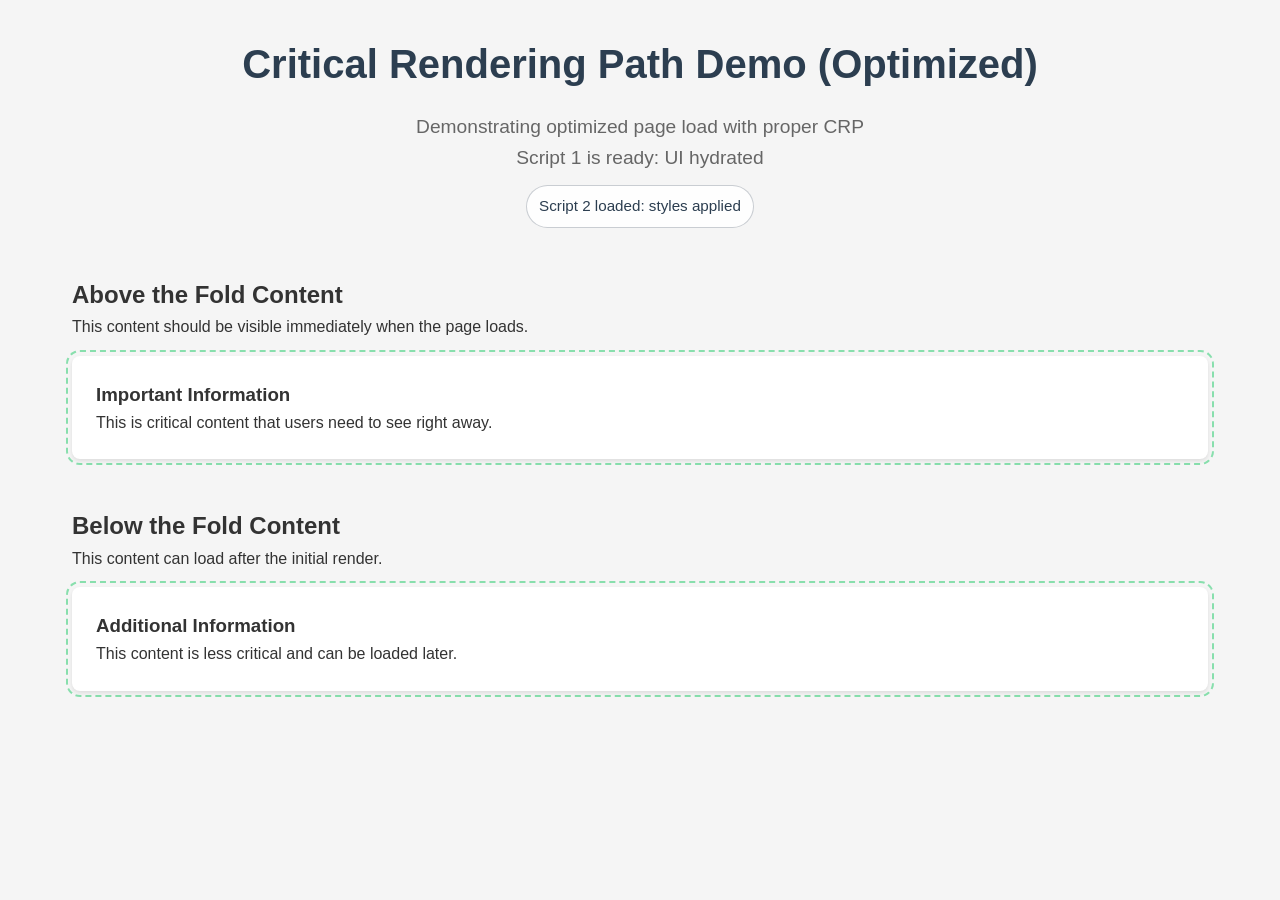
==== commit 3dc38a69: "Add more CRP techniques" ====
--- a/optimized.html
+++ b/optimized.html
@@ -56,10 +56,20 @@
     }
   </style>
   <!-- Load non-critical CSS asynchronously -->
+  <!-- Normal CSS loading:
+  HTML → Download CSS → Parse CSS → Render Page
+  (Blocks rendering)
+
+  Async CSS loading:
+  HTML → Download CSS (in parallel) → Parse CSS → Apply CSS
+  (Doesn't block rendering) -->
   <link rel="preload" href="styles.css" as="style" onload="this.onload=null;this.rel='stylesheet'">
   <noscript>
     <link rel="stylesheet" href="styles.css">
   </noscript>
+  <!-- Non-blocking scripts for CRP comparison -->
+  <script src="large-script-1.js" defer></script>
+  <script src="large-script-2.js" async></script>
 </head>
 
 <body>
